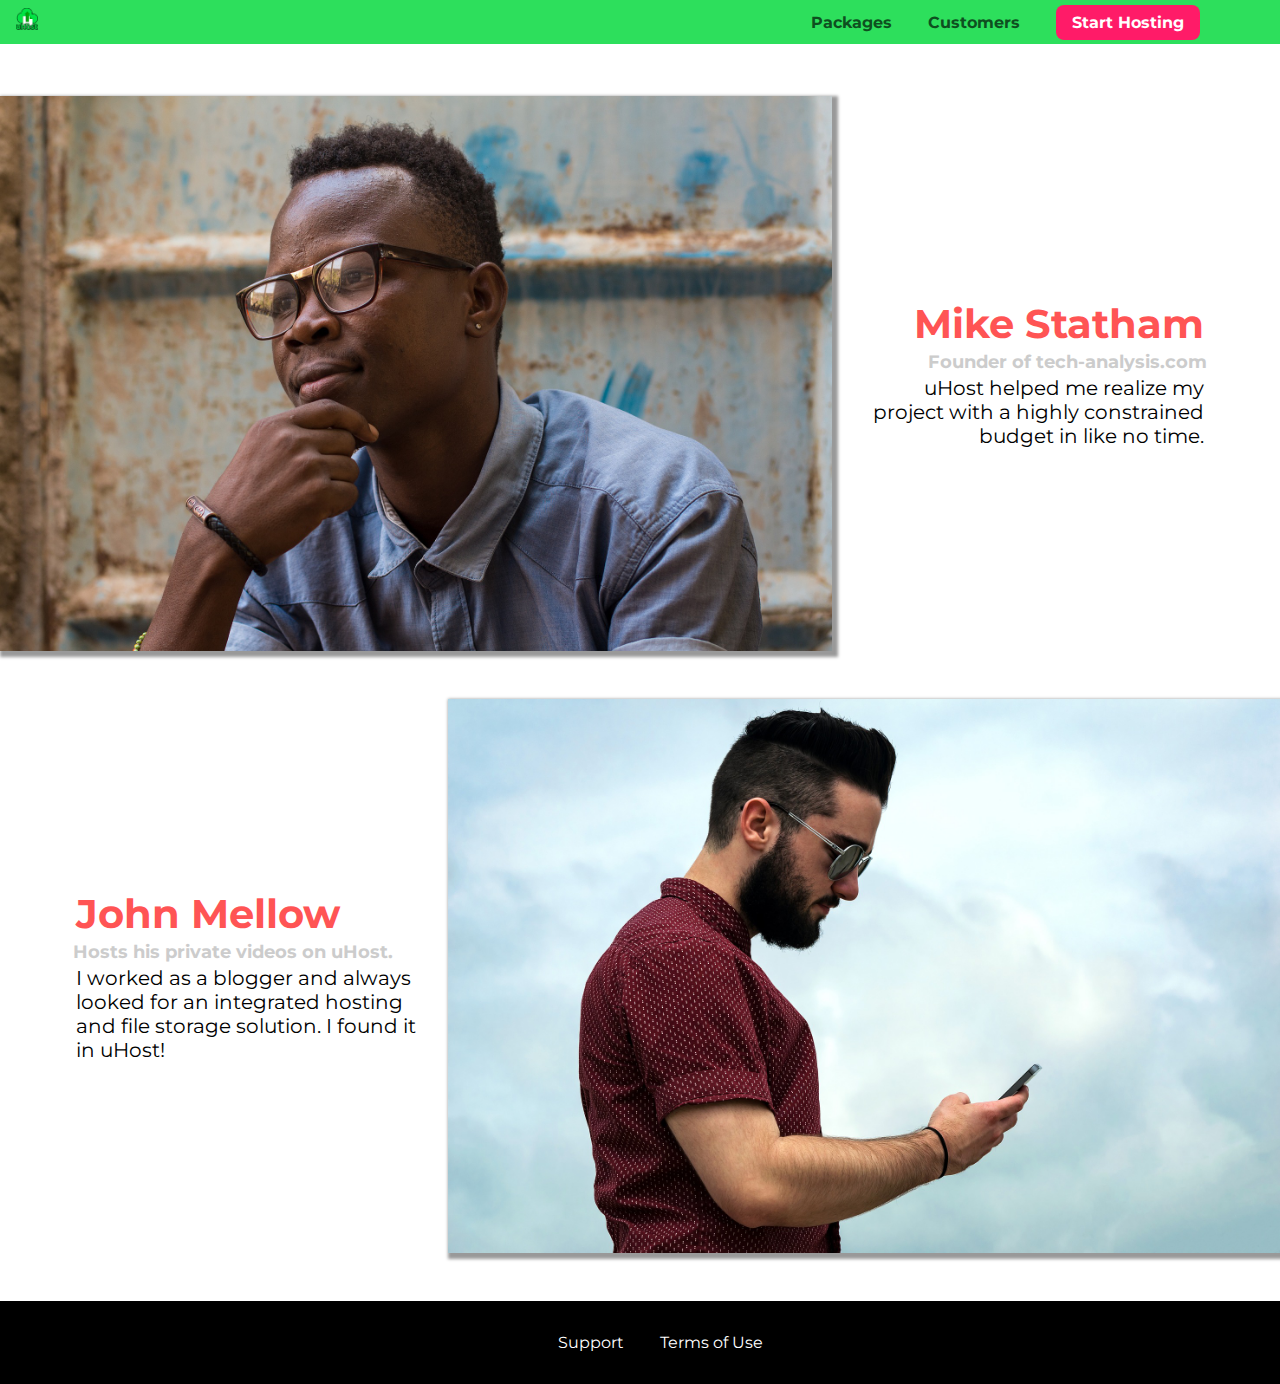
==== diving-deeper-02/customers/index.html @ 4cd8a2f6 "add customers page" ====
<!DOCTYPE html>
<html lang="en">
  <head>
    <meta charset="UTF-8" />
    <meta name="viewport" content="width=device-width, initial-scale=1.0" />
    <meta http-equiv="X-UA-Compatible" content="ie=edge" />
    <title>uHost Customers</title>
    <link rel="shortcut icon" href="../favicon.png" />
    <link
      href="https://fonts.googleapis.com/css?family=Anton|Montserrat:400,700"
      rel="stylesheet"
    />
    <link rel="stylesheet" href="../shared.css" />
    <link rel="stylesheet" href="customers.css" />
  </head>

  <body>
      <header class="main-header">
          <div>
            <a href="../index.html" class="main-header__brand">
              <img src="../images/uhost-icon.png" alt="uHost - Your favorite hosting compary">
            </a>
          </div>
          <nav class="main-nav">
            <ul class="main-nav__items">
              <li class="main-nav__item">
                <a href="../packages/index.html">Packages</a>
              </li>
              <li class="main-nav__item">
                <a href="index.html">Customers</a>
              </li class="main-nav__item">
              <li class="main-nav__item main-nav__item--cta">
                <a href="../start-hosting/index.html">Start Hosting</a>
              </li>
            </ul>
          </nav>
        </header>
    <main>
      <div>
        <div class="testimonial" id="customer-1">
          <div class="testimonial__image-container">
            <img
              src="../images/customer-1.jpg"
              alt="Mike Statham - Customer"
              class="testimonial__image"
            />
          </div>
          <div class="testimonial__info">
            <h1 class="testimonial__name">Mike Statham</h1>
            <h2 class="testimonial__subtitle">
              Founder of
              <a href="tech-analysis.com">tech-analysis.com</a>
            </h2>
            <p class="testimonial__text">
              uHost helped me realize my project with a highly constrained
              budget in like no time.
            </p>
          </div>
        </div>
        <div class="testimonial" id="customer-2">
          <div class="testimonial__info">
            <h1 class="testimonial__name">John Mellow</h1>
            <h2 class="testimonial__subtitle">
              Hosts his private videos on uHost.
            </h2>
            <p class="testimonial__text">
              I worked as a blogger and always looked for an integrated hosting
              and file storage solution. I found it in uHost!
            </p>
          </div>
          <div class="testimonial__image-container">
            <img
              src="../images/customer-2.jpg"
              alt="John Mellow - Customer"
              class="testimonial__image"
            />
          </div>
        </div>
      </div>
    </main>
    <footer class="main-footer">
        <nav>
            <ul class="main-footer__items">
                <li class="main-footer__item">
                    <a href="#">Support</a>
                </li>
                <li class="main-footer__item">
                    <a href="#">Terms of Use</a>
                </li>
            </ul>
        </nav>
    </footer>
  </body>
</html>
---- diving-deeper-02/shared.css ----
* {
  box-sizing: border-box;
}

body {
  font-family: "Montserrat", sans-serif;
  margin: 0;
}

.main-header {
  width: 100%;
  position: fixed;
  background: #2ddf5c;
  padding: 8px 16px;
  z-index: 1;
  top: 0px;
  right: 0px;
}

.main-header > div {
  display: inline-block;
  vertical-align: middle;
}

.main-header__brand {
  color: #0e4f1f;
  text-decoration: none;
  font-weight: bold;
  font-size: 22px;
}

.main-header__brand img {
  height: 22px;
}

.main-nav {
  display: inline-block;
  text-align: right;
  width: calc(100% - 74px);
  vertical-align: middle;
}

.main-nav__items {
  margin: 0;
  padding: 0;
  list-style: none;
}

.main-nav__item {
  display: inline-block;
  margin: 0px 16px;
}

.main-nav__item a {
  text-decoration: none;
  color: #0e4f1f;
  font-weight: bold;
  padding: 3xp 0px;
}

.main-nav__item a:hover,
.main-nav__item a:active {
  color: white;
  border-bottom: 5px solid white;
}

.main-nav__item--cta a {
  color: white;
  background: #ff1b68;
  padding: 8px 16px;
  border-radius: 8px;
}

.main-nav__item--cta a:hover,
.main-nav__item--cta a:active {
  color: #ff1b68;
  background: white;
  border: none;
}

.main-footer {
  background: black;
  color: white;
  padding: 32px;
  margin-top: 48px;
}

.main-footer__items {
  margin: 0;
  list-style: none;
  text-align: center;
}

.main-footer__item {
  display: inline-block;
  margin: 0 16px;
}

.main-footer__item a {
  color: white;
  text-decoration: none;
}

.main-footer__item a:hover,
.main-footer__item a:active {
  color: #ccc;
}

.button {
  background: #0e4f1f;
  color: #fff;
  font: inherit;
  border: 1.5px solid #0e4f1f;
  padding: 8px;
  border-radius: 8px;
  font-weight: bold;
  cursor: pointer;
}

.button:hover,
.button:active {
  background: #fff;
  color: #0e4f1f;
}

.button:focus {
  outline: none;
}
---- diving-deeper-02/customers/customers.css ----
.testimonial {
  font-size: 20px;
  margin: 48px 0;
}

.testimonial__list {
  width: 80%;
  margin: auto;
}

.testimonial:first-of-type {
  margin-top: 96px;
}

.testimonial__image-container {
  width: 65%;
  display: inline-block;
  vertical-align: middle;
  box-shadow: 3px 3px 3px 3px rgba(0, 0, 0, 0.4);
}

.testimonial__image {
  width: 100%;
  vertical-align: top;
}

.testimonial__info {
  text-align: right;
  padding: 14px;
  display: inline-block;
  vertical-align: middle;
  width: 30%;
}

#customer-2.testimonial {
  text-align: right;
}

#customer-2 .testimonial__info {
  text-align: left;
}

.testimonial__name {
  margin: 3px;
  color: #ff5454;
}

.testimonial__subtitle {
  margin: 0;
  font-size: 18px;
  color: #ccc;
}

.testimonial__subtitle a {
  color: inherit;
  text-decoration: none;
}

.testimonial__subtitle a:hover,
.testimonial__subtitle a:active {
  color: #7a7a7a;
}

.testimonial__text {
  margin: 3px;
}
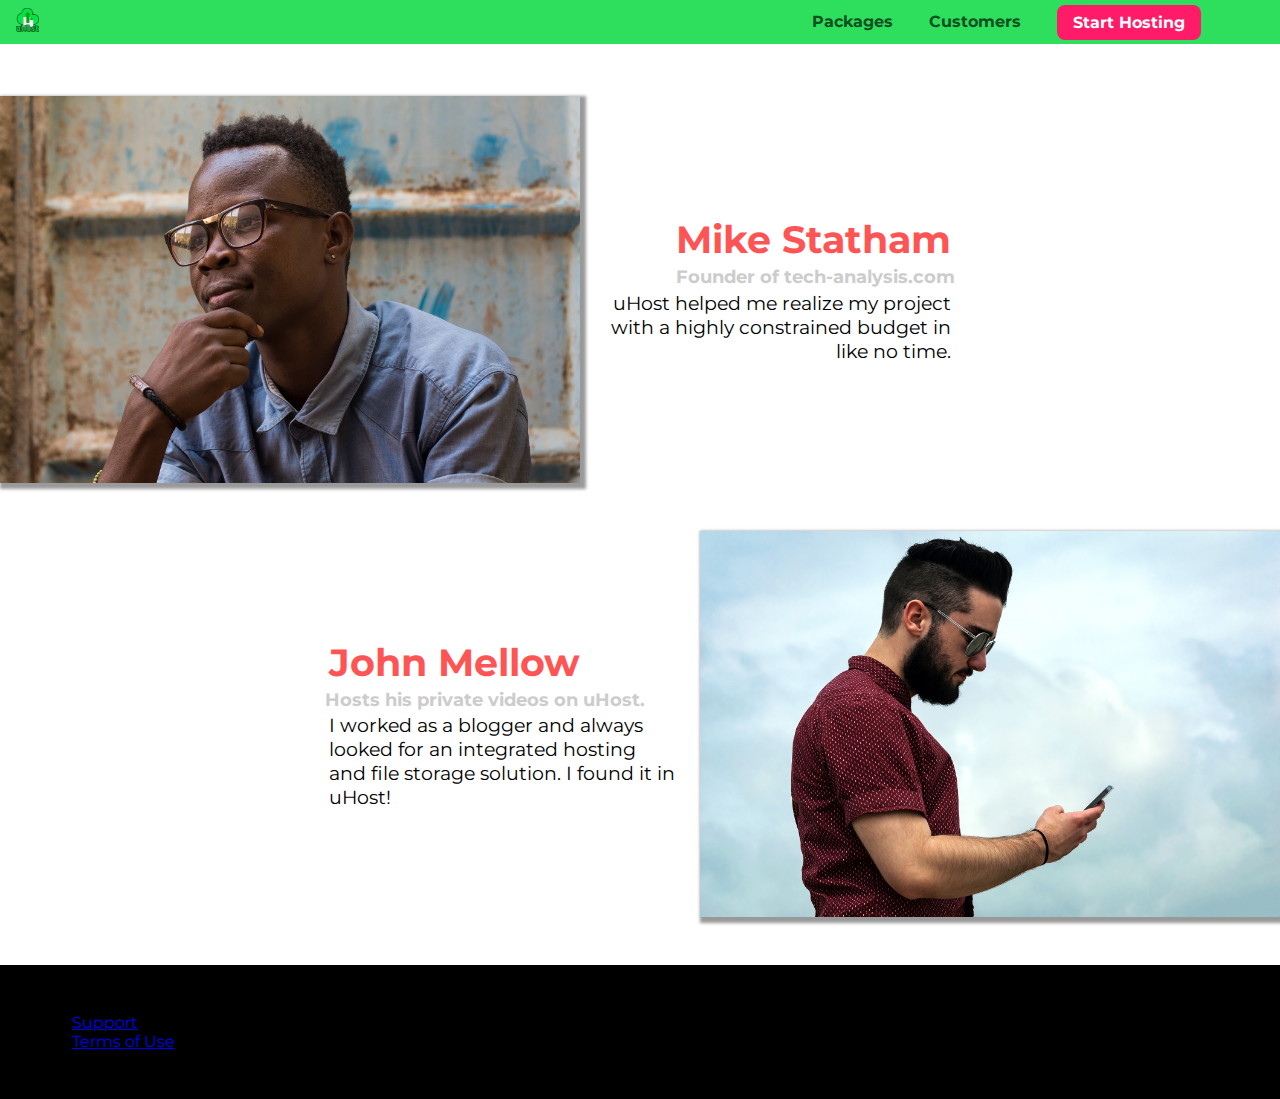
==== commit 1217f13c: "fix units" ====
--- a/diving-deeper-02/customers/index.html
+++ b/diving-deeper-02/customers/index.html
@@ -15,6 +15,7 @@
   </head>
 
   <body>
+    <div class="backdrop"></div>
       <header class="main-header">
           <div>
             <a href="../index.html" class="main-header__brand">
--- a/diving-deeper-02/shared.css
+++ b/diving-deeper-02/shared.css
@@ -7,14 +7,25 @@
   margin: 0;
 }
 
+.backdrop {
+  position: fixed;
+  display: none;
+  top: 0;
+  left: 0;
+  z-index: 100;
+  width: 100vw; /*vmin or vmax - smaller or bigger viewport unit*/
+  height: 100vh;
+  background: rgba(0, 0, 0, 0.5);
+}
+
 .main-header {
   width: 100%;
   position: fixed;
+  top: 0;
+  left: 0;
   background: #2ddf5c;
-  padding: 8px 16px;
+  padding: 0.5rem 1rem;
   z-index: 1;
-  top: 0px;
-  right: 0px;
 }
 
 .main-header > div {
@@ -26,11 +37,15 @@
   color: #0e4f1f;
   text-decoration: none;
   font-weight: bold;
-  font-size: 22px;
+  font-size: 1.5rem;
+  height: 1.5rem;
+  /* width: 20px; */
+  display: inline-block;
 }
 
 .main-header__brand img {
-  height: 22px;
+  height: 100%;
+  /* width: 100%; */
 }
 
 .main-nav {
@@ -48,14 +63,14 @@
 
 .main-nav__item {
   display: inline-block;
-  margin: 0px 16px;
+  margin: 0 1rem;
 }
 
 .main-nav__item a {
   text-decoration: none;
   color: #0e4f1f;
   font-weight: bold;
-  padding: 3xp 0px;
+  padding: 0.2rem 0;
 }
 
 .main-nav__item a:hover,
@@ -67,7 +82,7 @@
 .main-nav__item--cta a {
   color: white;
   background: #ff1b68;
-  padding: 8px 16px;
+  padding: 0.5rem 1rem;
   border-radius: 8px;
 }
 
@@ -80,38 +95,38 @@
 
 .main-footer {
   background: black;
-  color: white;
-  padding: 32px;
-  margin-top: 48px;
+  padding: 2rem;
+  margin-top: 3rem;
 }
 
-.main-footer__items {
+.main-footer__links {
+  list-style: none;
   margin: 0;
-  list-style: none;
+  padding: 0;
   text-align: center;
 }
 
-.main-footer__item {
+.main-footer__link {
   display: inline-block;
-  margin: 0 16px;
+  margin: 0 1rem;
 }
 
-.main-footer__item a {
+.main-footer__link a {
   color: white;
   text-decoration: none;
 }
 
-.main-footer__item a:hover,
-.main-footer__item a:active {
+.main-footer__link a:hover,
+.main-footer__link a:active {
   color: #ccc;
 }
 
 .button {
   background: #0e4f1f;
-  color: #fff;
+  color: white;
   font: inherit;
   border: 1.5px solid #0e4f1f;
-  padding: 8px;
+  padding: 0.5rem;
   border-radius: 8px;
   font-weight: bold;
   cursor: pointer;
@@ -119,7 +134,7 @@
 
 .button:hover,
 .button:active {
-  background: #fff;
+  background: white;
   color: #0e4f1f;
 }
 
--- a/diving-deeper-02/customers/customers.css
+++ b/diving-deeper-02/customers/customers.css
@@ -1,6 +1,6 @@
 .testimonial {
-  font-size: 20px;
-  margin: 48px 0;
+  font-size: 1.2rem;
+  margin: 3rem 0;
 }
 
 .testimonial__list {
@@ -9,11 +9,12 @@
 }
 
 .testimonial:first-of-type {
-  margin-top: 96px;
+  margin-top: 6rem;
 }
 
 .testimonial__image-container {
   width: 65%;
+  max-width: 580px;
   display: inline-block;
   vertical-align: middle;
   box-shadow: 3px 3px 3px 3px rgba(0, 0, 0, 0.4);
@@ -26,7 +27,7 @@
 
 .testimonial__info {
   text-align: right;
-  padding: 14px;
+  padding: 0.9rem;
   display: inline-block;
   vertical-align: middle;
   width: 30%;
@@ -41,13 +42,13 @@
 }
 
 .testimonial__name {
-  margin: 3px;
+  margin: 0.2rem;
   color: #ff5454;
 }
 
 .testimonial__subtitle {
   margin: 0;
-  font-size: 18px;
+  font-size: 1.1rem;
   color: #ccc;
 }
 
@@ -62,5 +63,5 @@
 }
 
 .testimonial__text {
-  margin: 3px;
+  margin: 0.2rem;
 }
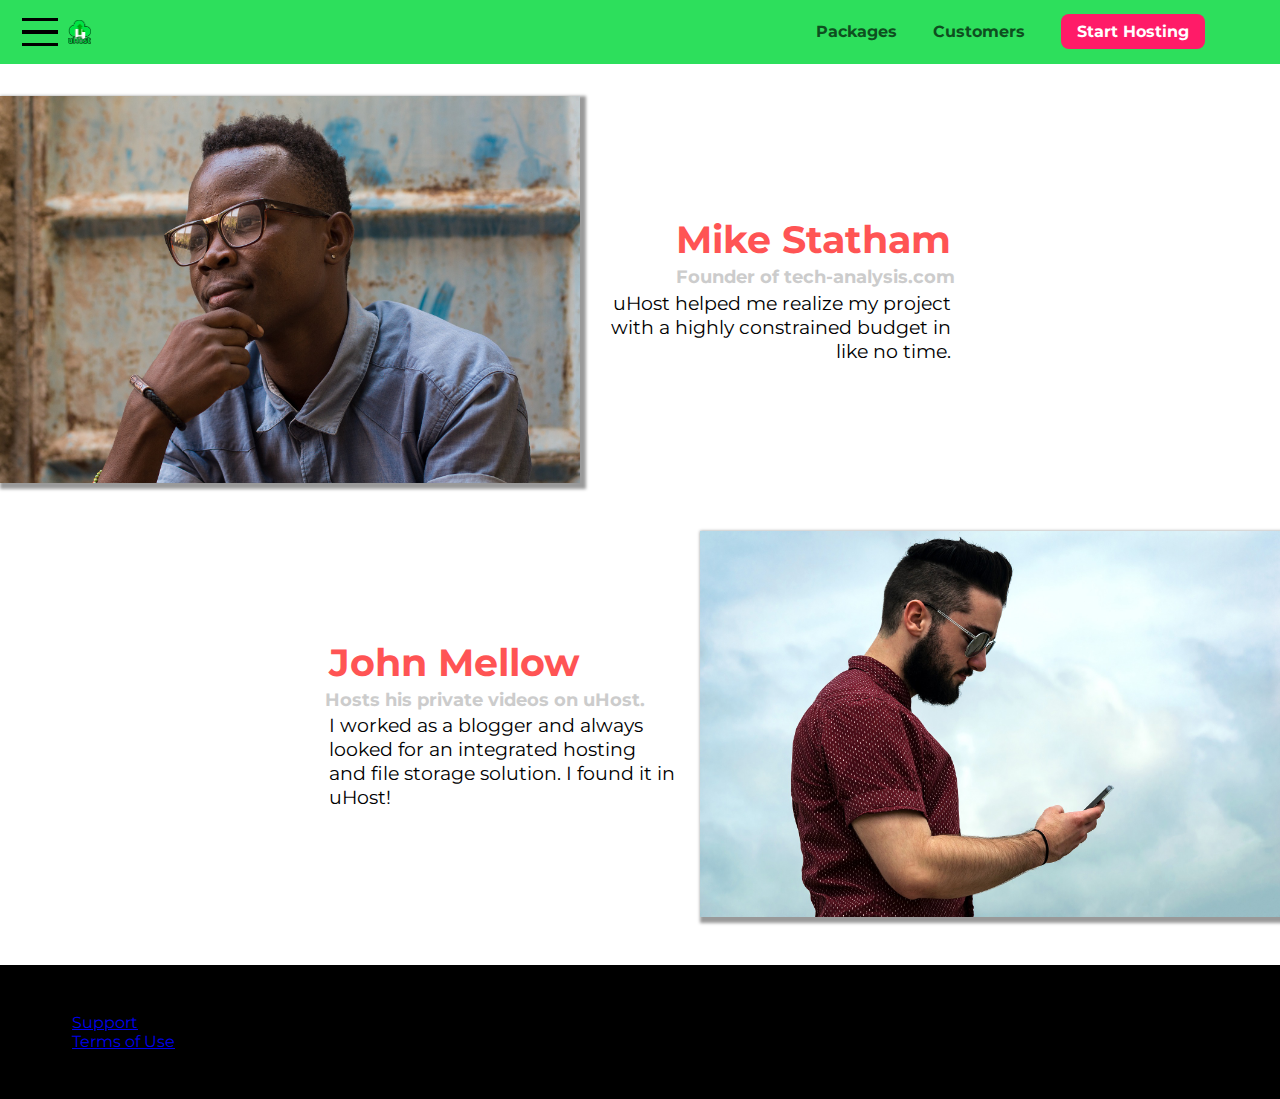
==== commit 041cc778: "add mobile nav" ====
--- a/diving-deeper-02/customers/index.html
+++ b/diving-deeper-02/customers/index.html
@@ -18,6 +18,11 @@
     <div class="backdrop"></div>
       <header class="main-header">
           <div>
+              <button class="toggle-button">
+                  <span class="toggle-button__bar"></span>
+                  <span class="toggle-button__bar"></span>
+                  <span class="toggle-button__bar"></span>
+              </button>
             <a href="../index.html" class="main-header__brand">
               <img src="../images/uhost-icon.png" alt="uHost - Your favorite hosting compary">
             </a>
@@ -36,6 +41,19 @@
             </ul>
           </nav>
         </header>
+        <nav class="mobile-nav">
+          <ul class="mobile-nav__items">
+              <li class="mobile-nav__item">
+                  <a href="index.html">Packages</a>
+              </li>
+              <li class="mobile-nav__item">
+                  <a href="../customers/index.html">Customers</a>
+              </li>
+              <li class="mobile-nav__item mobile-nav__item--cta">
+                  <a href="../start-hosting/index.html">Start Hosting</a>
+              </li>
+          </ul>
+      </nav>
     <main>
       <div>
         <div class="testimonial" id="customer-1">
@@ -91,5 +109,6 @@
             </ul>
         </nav>
     </footer>
+    <script src="../shared.js"></script>
   </body>
 </html>
--- a/diving-deeper-02/shared.css
+++ b/diving-deeper-02/shared.css
@@ -13,7 +13,7 @@
   top: 0;
   left: 0;
   z-index: 100;
-  width: 100vw; /*vmin or vmax - smaller or bigger viewport unit*/
+  width: 100vw;
   height: 100vh;
   background: rgba(0, 0, 0, 0.5);
 }
@@ -33,6 +33,28 @@
   vertical-align: middle;
 }
 
+.toggle-button {
+  width: 3rem;
+  background: transparent;
+  border: none;
+  cursor: pointer;
+  padding-top: 0;
+  padding-bottom: 0;
+  vertical-align: middle;
+}
+
+.toggle-button:focus {
+  outline: none;
+}
+
+.toggle-button__bar {
+  width: 100%;
+  height: 0.2rem;
+  background: black;
+  display: block;
+  margin: 0.6rem 0;
+}
+
 .main-header__brand {
   color: #0e4f1f;
   text-decoration: none;
@@ -41,6 +63,7 @@
   height: 1.5rem;
   /* width: 20px; */
   display: inline-block;
+  vertical-align: middle;
 }
 
 .main-header__brand img {
@@ -51,7 +74,7 @@
 .main-nav {
   display: inline-block;
   text-align: right;
-  width: calc(100% - 74px);
+  width: calc(100% - 122px);
   vertical-align: middle;
 }
 
@@ -66,7 +89,8 @@
   margin: 0 1rem;
 }
 
-.main-nav__item a {
+.main-nav__item a,
+.mobile-nav__item a {
   text-decoration: none;
   color: #0e4f1f;
   font-weight: bold;
@@ -79,7 +103,8 @@
   border-bottom: 5px solid white;
 }
 
-.main-nav__item--cta a {
+.main-nav__item--cta a,
+.mobile-nav__item--cta a {
   color: white;
   background: #ff1b68;
   padding: 0.5rem 1rem;
@@ -87,7 +112,9 @@
 }
 
 .main-nav__item--cta a:hover,
-.main-nav__item--cta a:active {
+.main-nav__item--cta a:active,
+.mobile-nav__item--cta a:hover,
+.mobile-nav__item--cta a:active {
   color: #ff1b68;
   background: white;
   border: none;
@@ -119,6 +146,34 @@
 .main-footer__link a:hover,
 .main-footer__link a:active {
   color: #ccc;
+}
+
+.mobile-nav {
+  display: none;
+  position: fixed;
+  z-index: 101;
+  top: 0;
+  left: 0;
+  background: white;
+  width: 80%;
+  height: 100vh;
+}
+
+.mobile-nav__items {
+  width: 90%;
+  height: 100%;
+  list-style: none;
+  margin: 10% auto;
+  padding: 0;
+  text-align: center;
+}
+
+.mobile-nav__item {
+  margin: 1rem 0;
+}
+
+.mobile-nav__item a {
+  font-size: 1.5rem;
 }
 
 .button {
@@ -141,3 +196,52 @@
 .button:focus {
   outline: none;
 }
+
+.modal {
+  position: fixed;
+  display: none;
+  z-index: 200;
+  top: 20%;
+  left: 30%;
+  width: 40%;
+  background: white;
+  padding: 1rem;
+  border: 1px solid #ccc;
+  box-shadow: 1px 1px 1px rgba(0, 0, 0, 0.5);
+}
+
+.modal__title {
+  text-align: center;
+  margin: 0 0 1rem 0;
+}
+
+.modal__actions {
+  text-align: center;
+}
+
+.modal__action {
+  border: 1px solid #0e4f1f;
+  background: #0e4f1f;
+  text-decoration: none;
+  color: white;
+  font: inherit;
+  padding: 0.5rem 1rem;
+  cursor: pointer;
+}
+
+.modal__action:hover,
+.modal__action:active {
+  background: #2ddf5c;
+  border-color: #2ddf5c;
+}
+
+.modal__action--negative {
+  background: red;
+  border-color: red;
+}
+
+.modal__action--negative:hover,
+.modal__action--negative:active {
+  background: #ff5454;
+  border-color: #ff5454;
+}
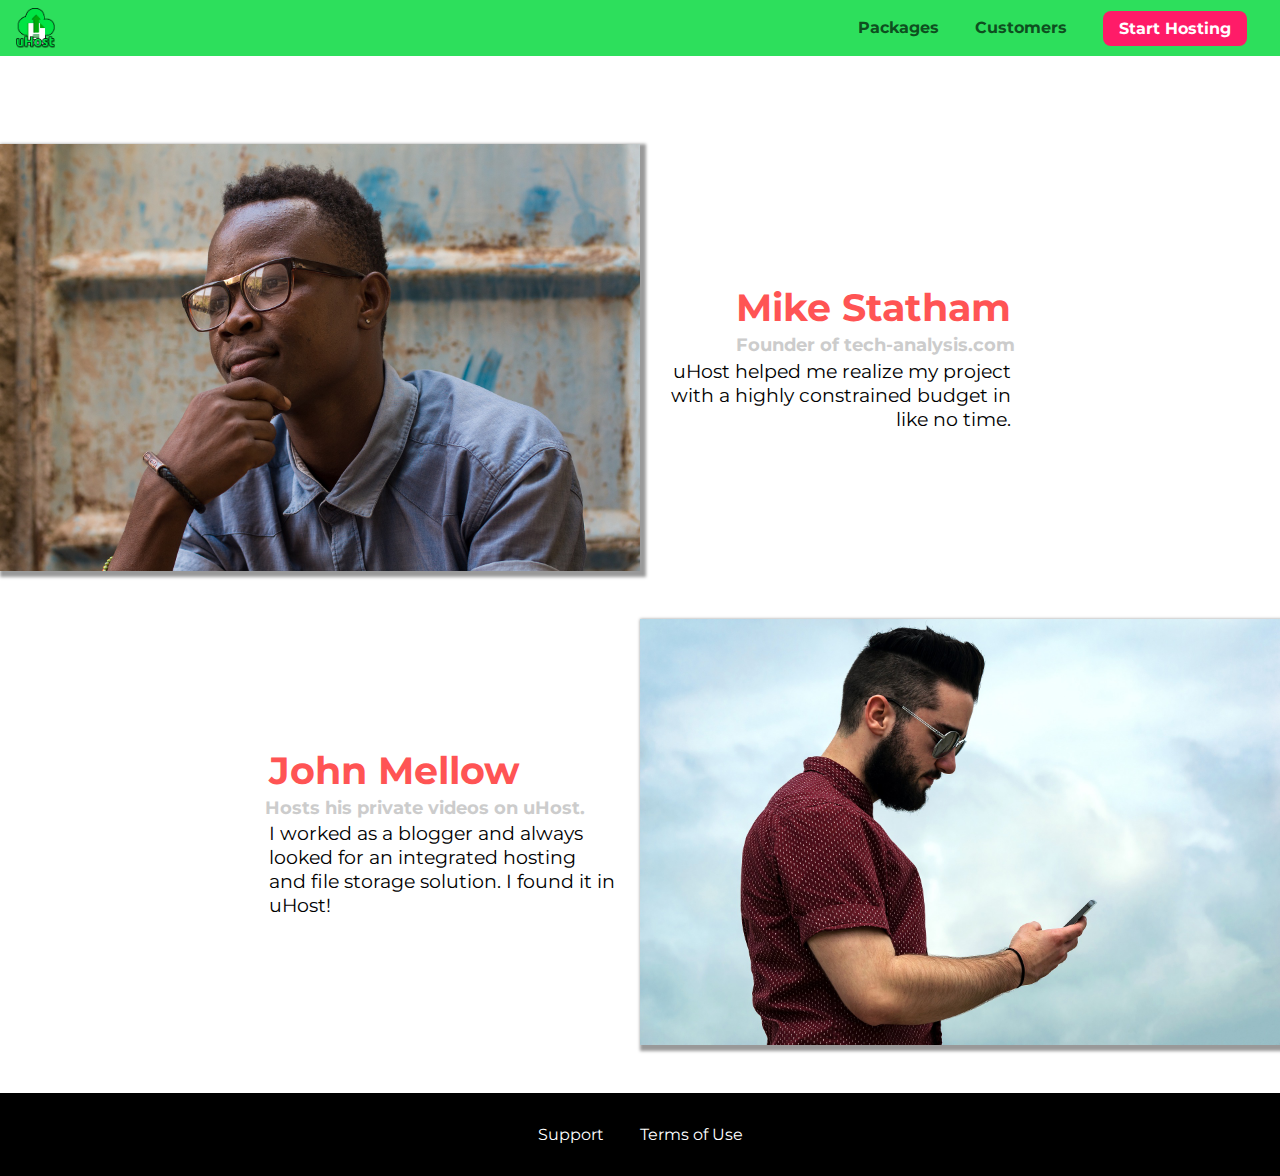
==== commit 6a8b5716: "fonts" ====
--- a/diving-deeper-02/customers/index.html
+++ b/diving-deeper-02/customers/index.html
@@ -6,10 +6,6 @@
     <meta http-equiv="X-UA-Compatible" content="ie=edge" />
     <title>uHost Customers</title>
     <link rel="shortcut icon" href="../favicon.png" />
-    <link
-      href="https://fonts.googleapis.com/css?family=Anton|Montserrat:400,700"
-      rel="stylesheet"
-    />
     <link rel="stylesheet" href="../shared.css" />
     <link rel="stylesheet" href="customers.css" />
   </head>
--- a/diving-deeper-02/shared.css
+++ b/diving-deeper-02/shared.css
@@ -1,3 +1,7 @@
+@import url("https://fonts.googleapis.com/css?family=Roboto:100,400,900");
+@import url("https://fonts.googleapis.com/css?family=Anton");
+@import url("https://fonts.googleapis.com/css?family=Montserrat:400,700");
+
 * {
   box-sizing: border-box;
 }
@@ -5,6 +9,11 @@
 body {
   font-family: "Montserrat", sans-serif;
   margin: 0;
+}
+
+main {
+  min-height: calc(100vh - 3.5rem - 8rem);
+  margin-top: 3.5rem;
 }
 
 .backdrop {
@@ -59,34 +68,25 @@
   color: #0e4f1f;
   text-decoration: none;
   font-weight: bold;
-  font-size: 1.5rem;
-  height: 1.5rem;
+  height: 2.5rem;
   /* width: 20px; */
   display: inline-block;
   vertical-align: middle;
 }
 
 .main-header__brand img {
+  /* width: 100%; */
   height: 100%;
-  /* width: 100%; */
 }
 
 .main-nav {
-  display: inline-block;
-  text-align: right;
-  width: calc(100% - 122px);
-  vertical-align: middle;
+  display: none;
 }
 
 .main-nav__items {
   margin: 0;
   padding: 0;
   list-style: none;
-}
-
-.main-nav__item {
-  display: inline-block;
-  margin: 0 1rem;
 }
 
 .main-nav__item a,
@@ -120,31 +120,56 @@
   border: none;
 }
 
+@media (min-width: 40rem) {
+  .toggle-button {
+    display: none;
+  }
+
+  .main-nav {
+    display: inline-block;
+    text-align: right;
+    width: calc(100% - 44px);
+    vertical-align: middle;
+  }
+
+  .main-nav__item {
+    display: inline-block;
+    margin: 0 1rem;
+  }
+}
+
 .main-footer {
   background: black;
   padding: 2rem;
   margin-top: 3rem;
 }
 
-.main-footer__links {
+.main-footer__items {
   list-style: none;
   margin: 0;
   padding: 0;
   text-align: center;
 }
 
-.main-footer__link {
-  display: inline-block;
-  margin: 0 1rem;
-}
-
-.main-footer__link a {
+.main-footer__item {
+  display: block;
+  margin: 1rem 0;
+}
+
+@media (min-width: 40rem) {
+  .main-footer__item {
+    display: inline-block;
+    margin: 0 1rem;
+  }
+}
+
+.main-footer__item a {
   color: white;
   text-decoration: none;
 }
 
-.main-footer__link a:hover,
-.main-footer__link a:active {
+.main-footer__item a:hover,
+.main-footer__item a:active {
   color: #ccc;
 }
 
@@ -197,51 +222,13 @@
   outline: none;
 }
 
-.modal {
-  position: fixed;
-  display: none;
-  z-index: 200;
-  top: 20%;
-  left: 30%;
-  width: 40%;
-  background: white;
-  padding: 1rem;
-  border: 1px solid #ccc;
-  box-shadow: 1px 1px 1px rgba(0, 0, 0, 0.5);
-}
-
-.modal__title {
-  text-align: center;
-  margin: 0 0 1rem 0;
-}
-
-.modal__actions {
-  text-align: center;
-}
-
-.modal__action {
-  border: 1px solid #0e4f1f;
-  background: #0e4f1f;
-  text-decoration: none;
-  color: white;
-  font: inherit;
-  padding: 0.5rem 1rem;
-  cursor: pointer;
-}
-
-.modal__action:hover,
-.modal__action:active {
-  background: #2ddf5c;
-  border-color: #2ddf5c;
-}
-
-.modal__action--negative {
-  background: red;
-  border-color: red;
-}
-
-.modal__action--negative:hover,
-.modal__action--negative:active {
-  background: #ff5454;
-  border-color: #ff5454;
-}
+.button[disabled] {
+  cursor: not-allowed;
+  border: #a1a1a1;
+  background: #ccc;
+  color: #a1a1a1;
+}
+
+.open {
+  display: block !important;
+}
--- a/diving-deeper-02/customers/customers.css
+++ b/diving-deeper-02/customers/customers.css
@@ -1,22 +1,19 @@
+main {
+  padding-top: 2.5rem;
+}
+
 .testimonial {
   font-size: 1.2rem;
-  margin: 3rem 0;
 }
 
-.testimonial__list {
+/*.testimonial__list {
   width: 80%;
   margin: auto;
-}
-
-.testimonial:first-of-type {
-  margin-top: 6rem;
-}
+}*/
 
 .testimonial__image-container {
-  width: 65%;
-  max-width: 580px;
-  display: inline-block;
-  vertical-align: middle;
+  width: 100%;
+  max-width: 40rem;
   box-shadow: 3px 3px 3px 3px rgba(0, 0, 0, 0.4);
 }
 
@@ -28,9 +25,6 @@
 .testimonial__info {
   text-align: right;
   padding: 0.9rem;
-  display: inline-block;
-  vertical-align: middle;
-  width: 30%;
 }
 
 #customer-2.testimonial {
@@ -65,3 +59,22 @@
 .testimonial__text {
   margin: 0.2rem;
 }
+
+@media (min-width: 40rem) {
+  .testimonial {
+    margin: 3rem auto;
+    max-width: 1500px;
+  }
+
+  .testimonial__image-container {
+    display: inline-block;
+    vertical-align: middle;
+    width: 66%;
+  }
+
+  .testimonial__info {
+    display: inline-block;
+    vertical-align: middle;
+    width: 30%;
+  }
+}
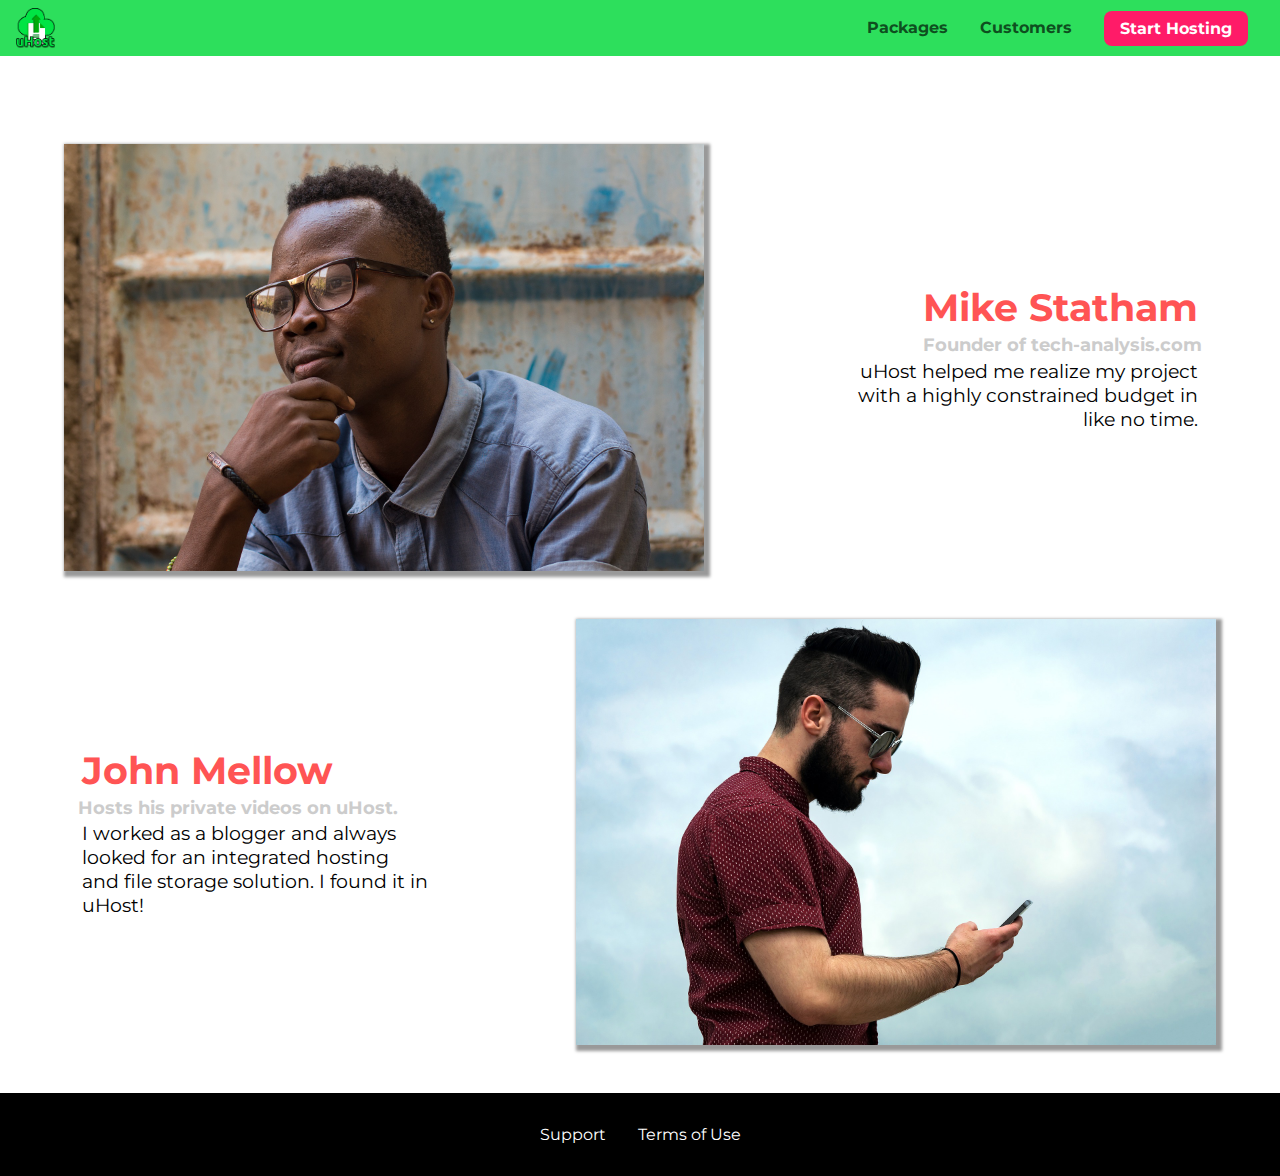
==== commit e87531ba: "fixing" ====
--- a/diving-deeper-02/customers/index.html
+++ b/diving-deeper-02/customers/index.html
@@ -40,10 +40,10 @@
         <nav class="mobile-nav">
           <ul class="mobile-nav__items">
               <li class="mobile-nav__item">
-                  <a href="index.html">Packages</a>
+                  <a href="../packages/index.html">Packages</a>
               </li>
               <li class="mobile-nav__item">
-                  <a href="../customers/index.html">Customers</a>
+                  <a href="index.html">Customers</a>
               </li>
               <li class="mobile-nav__item mobile-nav__item--cta">
                   <a href="../start-hosting/index.html">Start Hosting</a>
--- a/diving-deeper-02/shared.css
+++ b/diving-deeper-02/shared.css
@@ -34,12 +34,10 @@
   left: 0;
   background: #2ddf5c;
   padding: 0.5rem 1rem;
-  z-index: 1;
-}
-
-.main-header > div {
-  display: inline-block;
-  vertical-align: middle;
+  z-index: 100;
+  display: flex;
+  align-items: center;
+  justify-content: space-between;
 }
 
 .toggle-button {
@@ -68,15 +66,12 @@
   color: #0e4f1f;
   text-decoration: none;
   font-weight: bold;
+  /* width: 20px; */
+}
+
+.main-header__brand img {
   height: 2.5rem;
-  /* width: 20px; */
-  display: inline-block;
   vertical-align: middle;
-}
-
-.main-header__brand img {
-  /* width: 100%; */
-  height: 100%;
 }
 
 .main-nav {
@@ -87,6 +82,7 @@
   margin: 0;
   padding: 0;
   list-style: none;
+  display: flex;
 }
 
 .main-nav__item a,
@@ -126,14 +122,10 @@
   }
 
   .main-nav {
-    display: inline-block;
-    text-align: right;
-    width: calc(100% - 44px);
-    vertical-align: middle;
+    display: flex;
   }
 
   .main-nav__item {
-    display: inline-block;
     margin: 0 1rem;
   }
 }
@@ -148,17 +140,23 @@
   list-style: none;
   margin: 0;
   padding: 0;
-  text-align: center;
+  display: flex;
+  align-items: center;
+  flex-direction: column;
 }
 
 .main-footer__item {
-  display: block;
-  margin: 1rem 0;
+  margin: 0.5rem 0;
 }
 
 @media (min-width: 40rem) {
+  .main-footer__items {
+    flex-direction: row;
+    justify-content: center;
+    align-items: center;
+  }
+
   .main-footer__item {
-    display: inline-block;
     margin: 0 1rem;
   }
 }
@@ -188,9 +186,11 @@
   width: 90%;
   height: 100%;
   list-style: none;
-  margin: 10% auto;
   padding: 0;
-  text-align: center;
+  display: flex;
+  flex-direction: column;
+  justify-content: center;
+  align-items: center;
 }
 
 .mobile-nav__item {
--- a/diving-deeper-02/customers/customers.css
+++ b/diving-deeper-02/customers/customers.css
@@ -64,17 +64,16 @@
   .testimonial {
     margin: 3rem auto;
     max-width: 1500px;
+    display: flex;
+    align-items: center;
+    justify-content: space-around;
   }
 
   .testimonial__image-container {
-    display: inline-block;
-    vertical-align: middle;
     width: 66%;
   }
 
   .testimonial__info {
-    display: inline-block;
-    vertical-align: middle;
     width: 30%;
   }
 }
